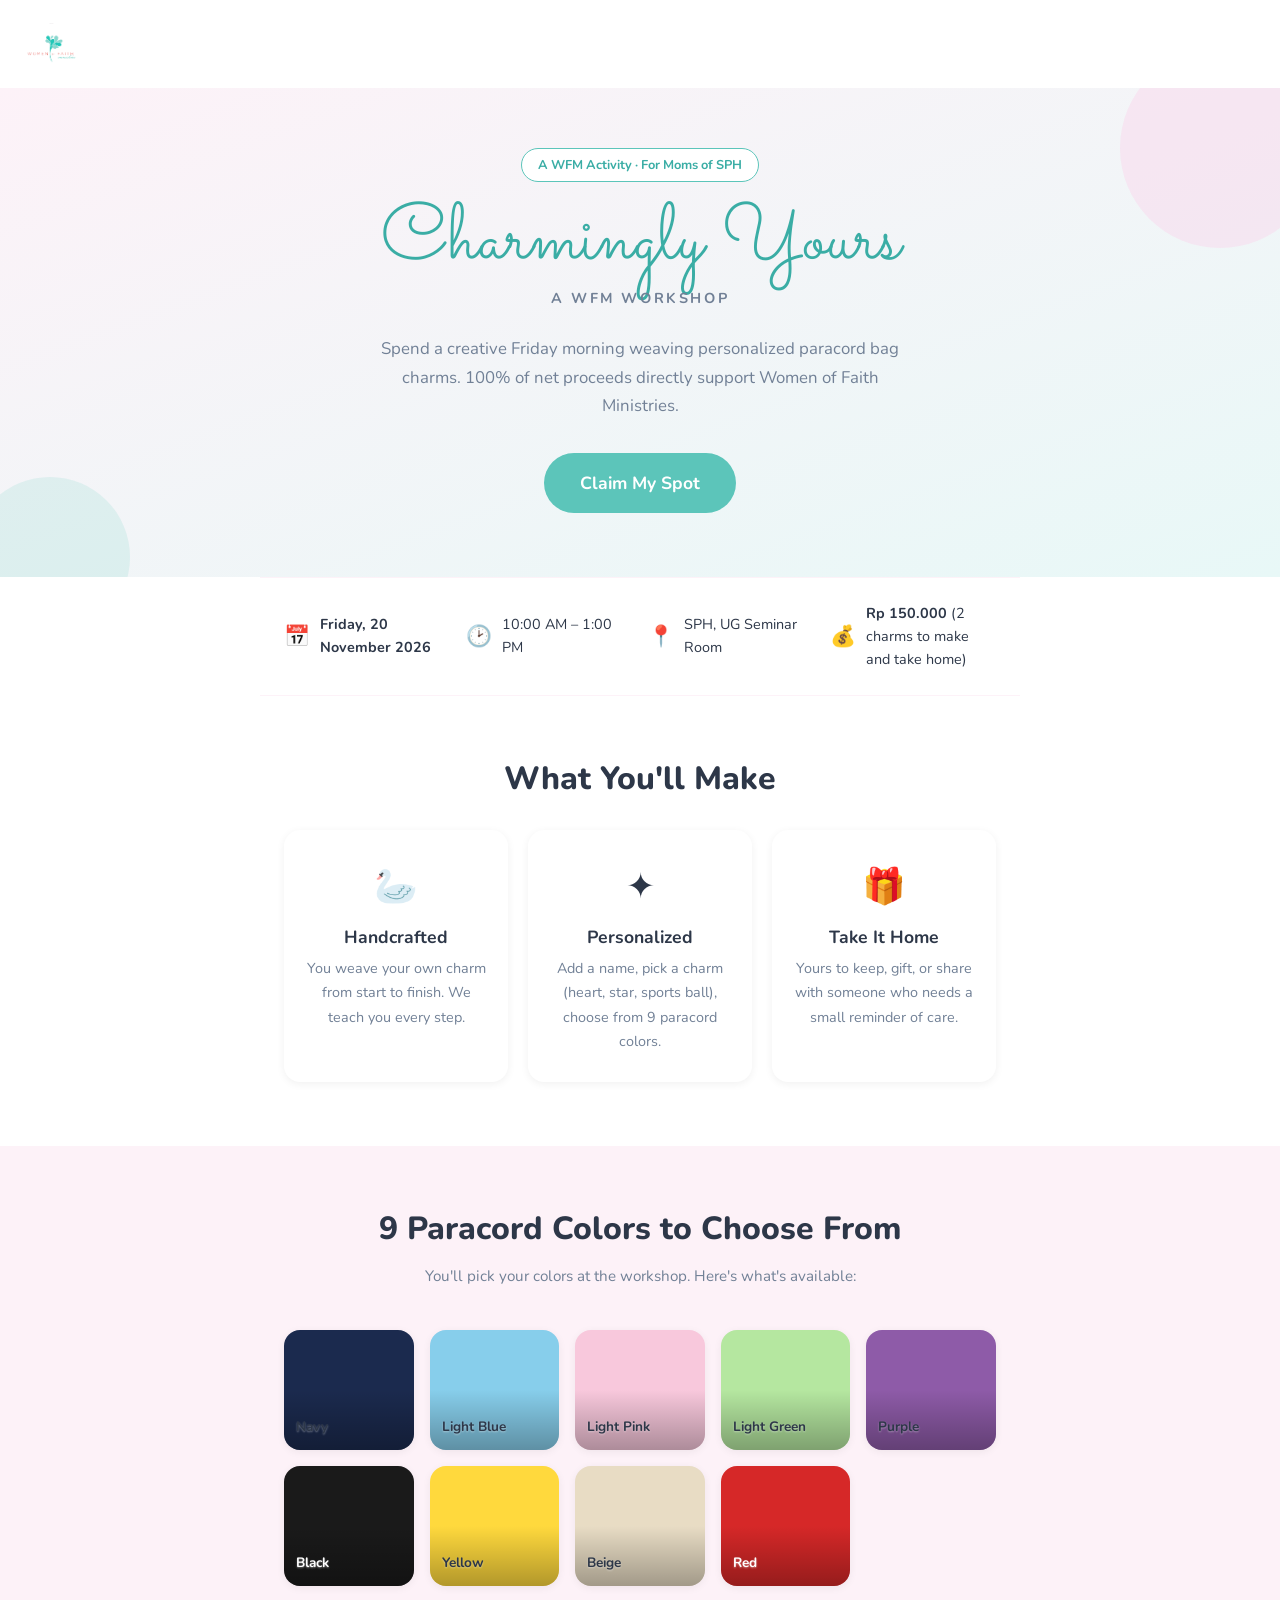
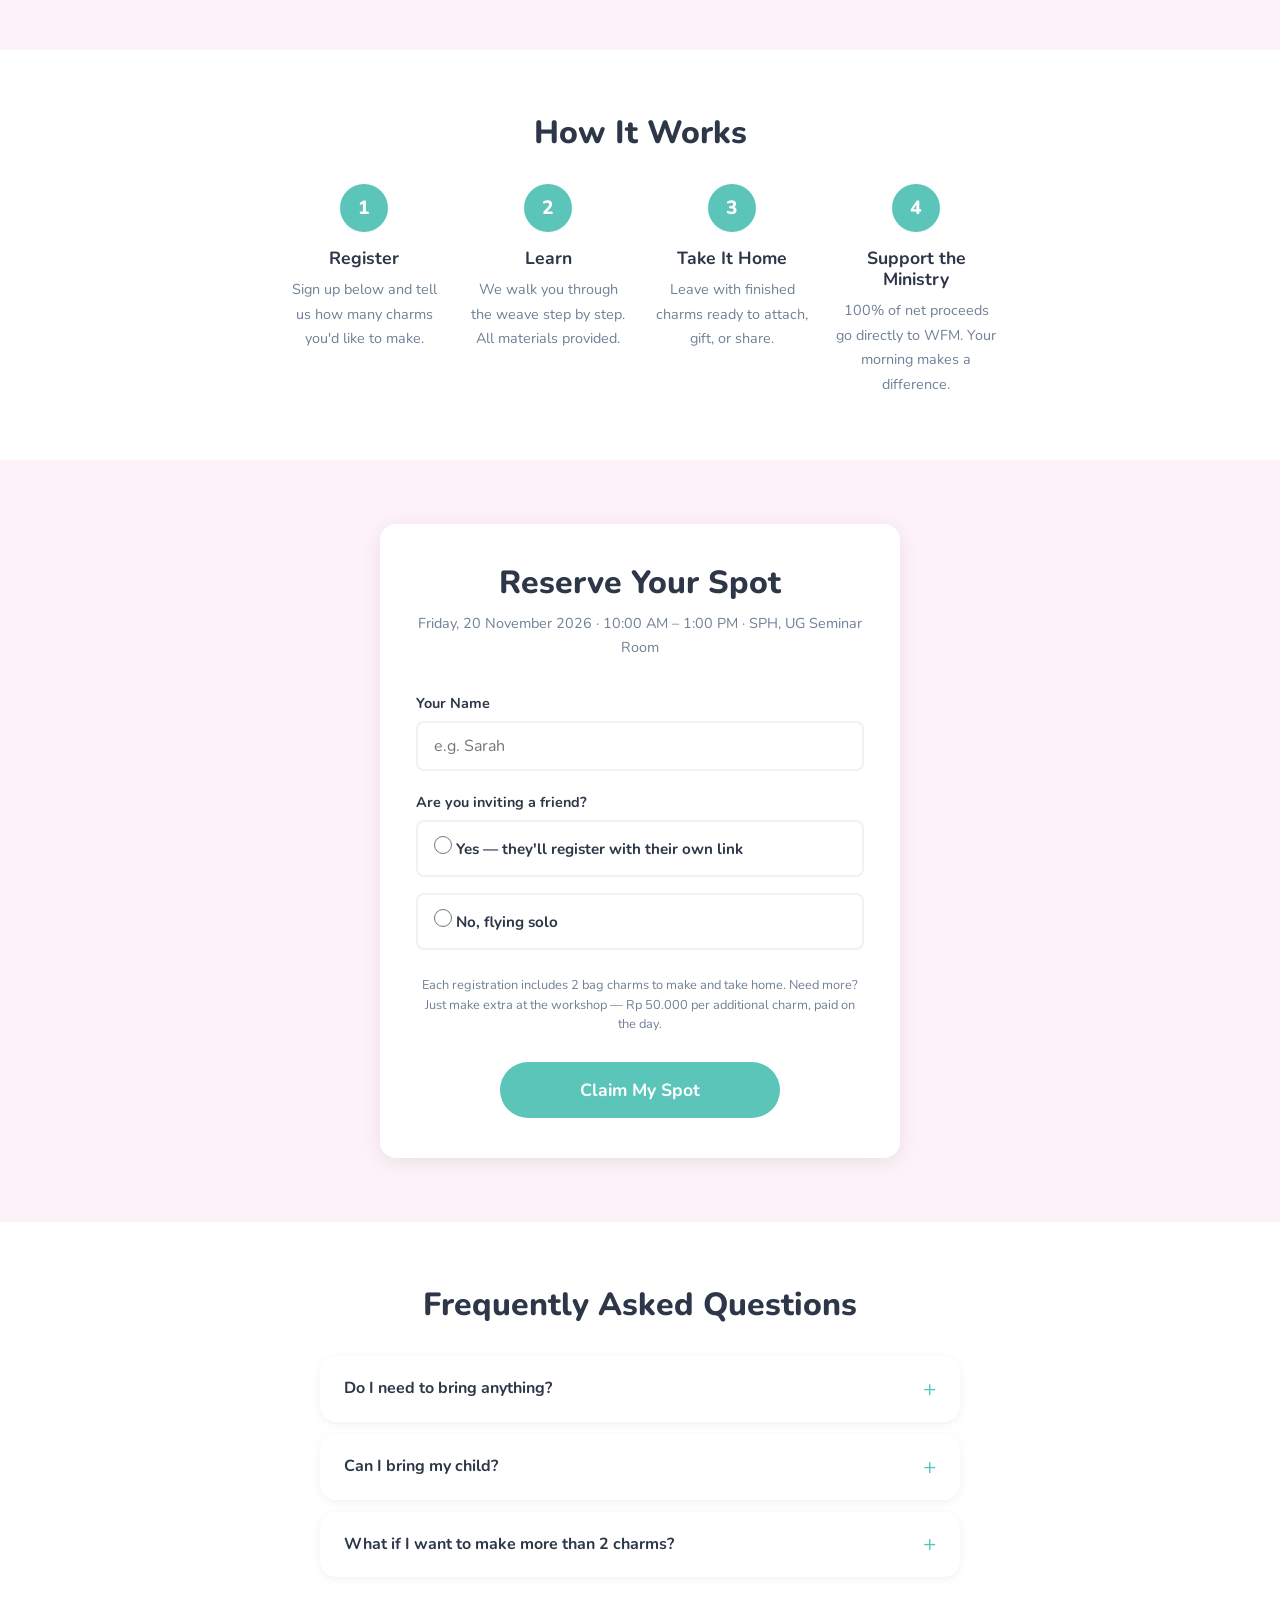
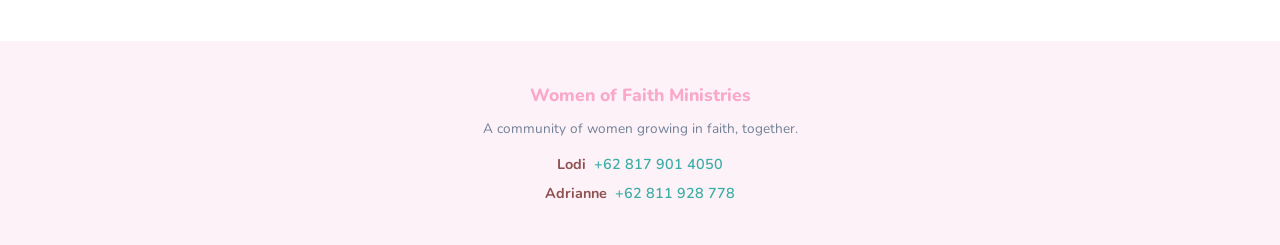
==== index.html @ fc4eb588 "Initial commit: WFM bag charm registration site" ====
<!DOCTYPE html>
<html lang="en">
<head>
  <meta charset="UTF-8">
  <meta name="viewport" content="width=device-width, initial-scale=1.0">
  <title>Charmingly Yours — A WFM Bag Charm Workshop</title>
  <meta name="description" content="Spend a creative Friday morning weaving personalized paracord bag charms at this Women of Faith Ministries workshop. Friday, 20 November 2026, 10:00–13:00 at SPH UG Seminar Room. 100% of net proceeds support WFM.">
  <link rel="stylesheet" href="css/style.css">

  <!-- Open Graph -->
  <meta property="og:title" content="Charmingly Yours: A WFM Bag Charm Workshop">
  <meta property="og:description" content="A hands-on Sunday morning of crafting personalized paracord bag charms. Hosted by Women of Faith Ministries. 100% of net proceeds support WFM.">
  <meta property="og:type" content="website">

  <link rel="icon" href="images/favicon.ico" type="image/x-icon">
</head>
<body>

  <!-- LOGO BAR -->
  <header class="logo-bar">
    <a href="index.html" class="logo-link" aria-label="Women of Faith Ministries — home">
      <img src="images/wfm-logo.png" alt="Women of Faith Ministries logo">
    </a>
  </header>

  <!-- HERO -->
  <section class="hero">
    <div class="hero-badge">A WFM Activity &middot; For Moms of SPH</div>

    <img
      src="images/charm-collection.jpg"
      alt="Colorful paracord bag charms with personalized name beads"
      class="hero-image"
      onerror="this.style.display='none'"
    >

    <h1 class="hero-title-script">Charmingly Yours</h1>
    <p class="hero-subtitle-script">A WFM Workshop</p>
    <p class="hero-sub">
      Spend a creative Friday morning weaving personalized paracord bag charms. 100% of net proceeds directly support Women of Faith Ministries.
    </p>
    <a href="#register" class="btn-primary">Claim My Spot</a>
  </section>

  <!-- EVENT STRIP -->
  <section class="event-strip">
    <div class="event-strip-item">
      <span class="event-strip-icon">&#x1F4C5;</span>
      <span><strong>Friday, 20 November 2026</strong></span>
    </div>
    <div class="event-strip-item">
      <span class="event-strip-icon">&#x1F551;</span>
      <span>10:00 AM &ndash; 1:00 PM</span>
    </div>
    <div class="event-strip-item">
      <span class="event-strip-icon">&#x1F4CD;</span>
      <span>SPH, UG Seminar Room</span>
    </div>
    <div class="event-strip-item">
      <span class="event-strip-icon">&#x1F4B0;</span>
      <span><strong>Rp 150.000</strong> (2 charms to make and take home)</span>
    </div>
  </section>

  <!-- WHAT YOU'LL MAKE -->
  <section class="section" id="about">
    <div class="container">
      <h2>What You'll Make</h2>
      <div class="features-grid">
        <div class="feature-card">
          <span class="feature-icon">&#x1F9A2;</span>
          <h3>Handcrafted</h3>
          <p>You weave your own charm from start to finish. We teach you every step.</p>
        </div>
        <div class="feature-card">
          <span class="feature-icon">&#x2726;</span>
          <h3>Personalized</h3>
          <p>Add a name, pick a charm (heart, star, sports ball), choose from 9 paracord colors.</p>
        </div>
        <div class="feature-card">
          <span class="feature-icon">&#x1F381;</span>
          <h3>Take It Home</h3>
          <p>Yours to keep, gift, or share with someone who needs a small reminder of care.</p>
        </div>
      </div>
    </div>
  </section>

  <!-- COLOR GALLERY -->
  <section class="section section-alt" id="colors">
    <div class="container">
      <h2>9 Paracord Colors to Choose From</h2>
      <p class="section-sub">You'll pick your colors at the workshop. Here's what's available:</p>
      <div class="color-gallery">
        <div class="color-swatch" style="background: #1B2A4E;">
          <span class="color-name">Navy</span>
        </div>
        <div class="color-swatch" style="background: #87CEEB;">
          <span class="color-name">Light Blue</span>
        </div>
        <div class="color-swatch" style="background: #F8C8DC;">
          <span class="color-name">Light Pink</span>
        </div>
        <div class="color-swatch" style="background: #B5E7A0;">
          <span class="color-name">Light Green</span>
        </div>
        <div class="color-swatch" style="background: #8E5BA8;">
          <span class="color-name">Purple</span>
        </div>
        <div class="color-swatch" style="background: #1A1A1A;">
          <span class="color-name" style="color: #fff;">Black</span>
        </div>
        <div class="color-swatch" style="background: #FFD93D;">
          <span class="color-name">Yellow</span>
        </div>
        <div class="color-swatch" style="background: #E8DCC4;">
          <span class="color-name">Beige</span>
        </div>
        <div class="color-swatch" style="background: #D62828;">
          <span class="color-name" style="color: #fff;">Red</span>
        </div>
      </div>
    </div>
  </section>

  <!-- HOW IT WORKS -->
  <section class="section" id="how">
    <div class="container">
      <h2>How It Works</h2>
      <div class="steps steps-4">
        <div class="step">
          <div class="step-number">1</div>
          <h3>Register</h3>
          <p>Sign up below and tell us how many charms you'd like to make.</p>
        </div>
        <div class="step">
          <div class="step-number">2</div>
          <h3>Learn</h3>
          <p>We walk you through the weave step by step. All materials provided.</p>
        </div>
        <div class="step">
          <div class="step-number">3</div>
          <h3>Take It Home</h3>
          <p>Leave with finished charms ready to attach, gift, or share.</p>
        </div>
        <div class="step">
          <div class="step-number">4</div>
          <h3>Support the Ministry</h3>
          <p>100% of net proceeds go directly to WFM. Your morning makes a difference.</p>
        </div>
      </div>
    </div>
  </section>

  <!-- REGISTRATION FORM -->
  <section class="section section-alt" id="register">
    <div class="container">
      <form class="form-section" id="registration-form" novalidate>

        <h2>Reserve Your Spot</h2>
        <p class="form-sub">Friday, 20 November 2026 &middot; 10:00 AM &ndash; 1:00 PM &middot; SPH, UG Seminar Room</p>

    <!-- Name -->
        <div class="form-group">
          <label for="name">Your Name</label>
          <input
            type="text"
            id="name"
            name="name"
            placeholder="e.g. Sarah"
            required
            autocomplete="name"
          >
          <span class="error-msg" role="alert"></span>
        </div>

        <!-- Inviting a friend -->
        <div class="form-group">
          <label>Are you inviting a friend?</label>
          <div class="radio-group">
            <label class="radio-option">
              <input type="radio" name="inviting_friend" value="Yes — they'll register with their own link" required>
              <span>Yes — they'll register with their own link</span>
            </label>
            <label class="radio-option">
              <input type="radio" name="inviting_friend" value="No, flying solo" required>
              <span>No, flying solo</span>
            </label>
          </div>
          <span class="error-msg" role="alert"></span>
        </div>

        <p class="form-fineprint">
          Each registration includes 2 bag charms to make and take home. Need more? Just make extra at the workshop — Rp 50.000 per additional charm, paid on the day.
        </p>

        <!-- Submit -->
        <div class="form-submit-wrap">
          <button type="submit" class="btn-primary">Claim My Spot</button>
        </div>

      </form>
    </div>
  </section>

  <!-- FAQ -->
  <section class="section" id="faq">
    <div class="container">
      <h2>Frequently Asked Questions</h2>
      <div class="faq-list">
        <details class="faq-item">
          <summary>Do I need to bring anything?</summary>
          <p>Just yourself. All materials are provided — paracord, beads, charms, and tools.</p>
        </details>
        <details class="faq-item">
          <summary>Can I bring my child?</summary>
          <p>This is a moms-only workshop. Your children will be in class as usual, so you can enjoy the morning.</p>
        </details>
        <details class="faq-item">
          <summary>What if I want to make more than 2 charms?</summary>
          <p>You're welcome to make extras at the workshop for Rp 50.000 per additional charm, paid on the day.</p>
        </details>
      </div>
    </div>
  </section>

  <!-- FOOTER -->
  <footer class="footer">
    <div class="footer-logo">Women of Faith Ministries</div>
    <p class="footer-tagline">A community of women growing in faith, together.</p>
    <div class="footer-contacts">
      <p class="footer-contact-row">
        <span class="footer-contact-name">Lodi</span>
        <a href="https://wa.me/628179014050" class="footer-contact-link">+62 817 901 4050</a>
      </p>
      <p class="footer-contact-row">
        <span class="footer-contact-name">Adrianne</span>
        <a href="https://wa.me/62811928778" class="footer-contact-link">+62 811 928 778</a>
      </p>
    </div>
  </footer>

  <script src="js/main.js"></script>
</body>
</html>
---- css/style.css ----
/* =========================================
   WFM Bag Charm Workshop — Stylesheet
   ========================================= */

/* --- Google Fonts Import --- */
@import url('https://fonts.googleapis.com/css2?family=Nunito:wght@400;600;700;800&family=Sacramento&display=swap');

/* --- CSS Variables --- */
:root {
  --pink:       #F9A8C9;
  --pink-light: #FDF2F8;
  --pink-mid:   #FBCFE8;
  --teal:       #5CC5BA;
  --teal-dark:  #3AADA5;
  --teal-light: #E8F8F7;
  --white:      #FFFFFF;
  --dark:       #2D3748;
  --gray:       #718096;
  --gray-light: #EDF2F7;
  --green:      #48BB78;
  --shadow:     0 4px 20px rgba(0, 0, 0, 0.08);
  --shadow-sm:  0 2px 8px rgba(0, 0, 0, 0.06);
  --radius:     16px;
  --radius-sm:  8px;
}

/* --- Reset & Base --- */
*, *::before, *::after {
  box-sizing: border-box;
  margin: 0;
  padding: 0;
}

html {
  scroll-behavior: smooth;
}

body {
  font-family: 'Nunito', sans-serif;
  color: var(--dark);
  background: var(--white);
  line-height: 1.6;
  -webkit-font-smoothing: antialiased;
}

img {
  max-width: 100%;
  display: block;
}

a {
  color: var(--teal-dark);
  text-decoration: none;
}

a:hover {
  text-decoration: underline;
}

/* --- Typography --- */
h1, h2, h3, h4 {
  line-height: 1.2;
  font-weight: 800;
}

h1 { font-size: clamp(2rem, 6vw, 3.2rem); }
h2 { font-size: clamp(1.5rem, 4vw, 2rem); }
h3 { font-size: 1.1rem; font-weight: 700; }

p {
  color: var(--gray);
  font-size: 1rem;
  line-height: 1.7;
}

/* --- Container --- */
.container {
  max-width: 760px;
  margin: 0 auto;
  padding: 0 24px;
}

/* --- WFM Logo Bar --- */
.logo-bar {
  padding: 16px 24px;
  display: flex;
  align-items: center;
  gap: 12px;
}

.logo-link {
  display: inline-block;
  line-height: 0;
  border-radius: 8px;
  transition: opacity 0.2s;
}

.logo-link:hover {
  opacity: 0.8;
  text-decoration: none;
}

.logo-bar img {
  height: 56px;
  width: auto;
  display: block;
}

.logo-bar-text {
  font-size: 0.85rem;
  font-weight: 700;
  color: var(--pink);
  letter-spacing: 0.05em;
  text-transform: uppercase;
  margin-left: 10px;
}

/* --- Hero --- */
.hero {
  background: linear-gradient(160deg, var(--pink-light) 0%, var(--teal-light) 100%);
  padding: 60px 24px 64px;
  text-align: center;
  position: relative;
  overflow: hidden;
}

.hero::before {
  content: '';
  position: absolute;
  top: -40px;
  right: -40px;
  width: 200px;
  height: 200px;
  background: var(--pink-mid);
  border-radius: 50%;
  opacity: 0.4;
}

.hero::after {
  content: '';
  position: absolute;
  bottom: -60px;
  left: -30px;
  width: 160px;
  height: 160px;
  background: var(--teal);
  border-radius: 50%;
  opacity: 0.15;
}

.hero-badge {
  display: inline-block;
  background: var(--white);
  color: var(--teal-dark);
  font-size: 0.8rem;
  font-weight: 700;
  padding: 6px 16px;
  border-radius: 100px;
  margin-bottom: 20px;
  border: 1.5px solid var(--teal);
  position: relative;
  z-index: 1;
}

.hero h1 {
  color: var(--dark);
  margin-bottom: 16px;
  position: relative;
  z-index: 1;
}

.hero h1.hero-title-script {
  font-family: 'Sacramento', cursive;
  font-weight: 400;
  font-size: clamp(3.2rem, 9vw, 5rem);
  line-height: 1;
  margin-bottom: 4px;
  color: var(--teal-dark);
}

.hero-subtitle-script {
  font-family: 'Nunito', sans-serif;
  font-size: 0.9rem;
  color: var(--gray);
  font-weight: 700;
  letter-spacing: 0.18em;
  text-transform: uppercase;
  margin-top: 0;
  margin-bottom: 24px;
  position: relative;
  z-index: 1;
}

.hero-sub {
  font-size: 1.05rem;
  color: var(--gray);
  max-width: 520px;
  margin: 0 auto 32px;
  position: relative;
  z-index: 1;
}

.hero-image {
  max-width: 320px;
  margin: 0 auto 32px;
  border-radius: var(--radius);
  box-shadow: var(--shadow);
  position: relative;
  z-index: 1;
}

/* --- Event Strip --- */
.event-strip {
  background: var(--white);
  border-top: 1.5px solid var(--pink-light);
  border-bottom: 1.5px solid var(--pink-light);
  padding: 24px;
  display: grid;
  grid-template-columns: repeat(4, 1fr);
  gap: 16px;
  max-width: 760px;
  margin: 0 auto;
}

@media (max-width: 720px) {
  .event-strip {
    grid-template-columns: repeat(2, 1fr);
    gap: 20px;
  }
}

.event-strip-item {
  display: flex;
  align-items: center;
  gap: 10px;
  font-size: 0.9rem;
  color: var(--dark);
}

.event-strip-icon {
  font-size: 1.3rem;
  flex-shrink: 0;
}

/* --- Buttons --- */
.btn-primary {
  display: inline-block;
  background: var(--teal);
  color: var(--white);
  font-family: 'Nunito', sans-serif;
  font-size: 1.1rem;
  font-weight: 700;
  padding: 16px 36px;
  border-radius: 100px;
  border: none;
  cursor: pointer;
  transition: background 0.2s, transform 0.1s;
  text-decoration: none;
  position: relative;
  z-index: 1;
}

.btn-primary:hover {
  background: var(--teal-dark);
  text-decoration: none;
  color: var(--white);
}

.btn-primary:active {
  transform: scale(0.98);
}

.btn-secondary {
  display: inline-block;
  background: var(--white);
  color: var(--teal-dark);
  font-family: 'Nunito', sans-serif;
  font-size: 1rem;
  font-weight: 700;
  padding: 12px 28px;
  border-radius: 100px;
  border: 2px solid var(--teal);
  cursor: pointer;
  transition: all 0.2s;
  text-decoration: none;
}

.btn-secondary:hover {
  background: var(--teal-light);
  text-decoration: none;
  color: var(--teal-dark);
}

.btn-copy {
  background: var(--pink);
  color: var(--white);
  font-family: 'Nunito', sans-serif;
  font-size: 0.85rem;
  font-weight: 700;
  padding: 8px 16px;
  border-radius: var(--radius-sm);
  border: none;
  cursor: pointer;
  transition: background 0.2s;
  white-space: nowrap;
}

.btn-copy:hover {
  background: #f080b5;
}

.btn-copy.copied {
  background: var(--green);
}

/* --- Section --- */
.section {
  padding: 64px 24px;
}

.section-alt {
  background: var(--pink-light);
}

.section h2 {
  text-align: center;
  color: var(--dark);
  margin-bottom: 16px;
}

.section-sub {
  text-align: center;
  font-size: 0.95rem;
  color: var(--gray);
  margin-bottom: 40px;
  max-width: 520px;
  margin-left: auto;
  margin-right: auto;
}

/* --- What You'll Make — 3 column grid --- */
.features-grid {
  display: grid;
  grid-template-columns: repeat(3, 1fr);
  gap: 20px;
  margin-top: 32px;
}

@media (max-width: 600px) {
  .features-grid {
    grid-template-columns: 1fr;
  }
}

.feature-card {
  background: var(--white);
  border-radius: var(--radius);
  padding: 28px 20px;
  text-align: center;
  box-shadow: var(--shadow-sm);
}

.feature-icon {
  font-size: 2.2rem;
  margin-bottom: 12px;
  display: block;
}

.feature-card h3 {
  color: var(--dark);
  margin-bottom: 8px;
}

.feature-card p {
  font-size: 0.9rem;
  color: var(--gray);
}

/* --- Color Gallery --- */
.color-gallery {
  display: grid;
  grid-template-columns: repeat(auto-fit, minmax(120px, 1fr));
  gap: 16px;
  margin-top: 16px;
}

.color-swatch {
  border-radius: var(--radius);
  height: 120px;
  display: flex;
  align-items: flex-end;
  padding: 12px;
  box-shadow: var(--shadow-sm);
  position: relative;
  overflow: hidden;
}

.color-swatch::before {
  content: '';
  position: absolute;
  top: 0;
  left: 0;
  right: 0;
  bottom: 0;
  background: linear-gradient(to bottom, transparent 50%, rgba(0,0,0,0.3) 100%);
}

.color-name {
  position: relative;
  z-index: 1;
  font-size: 0.85rem;
  font-weight: 700;
  color: var(--dark);
  text-shadow: 0 1px 2px rgba(255,255,255,0.4);
}

/* --- How It Works --- */
.steps {
  display: grid;
  grid-template-columns: repeat(3, 1fr);
  gap: 24px;
  position: relative;
  margin-top: 32px;
}

.steps-4 {
  grid-template-columns: repeat(4, 1fr);
}

@media (max-width: 720px) {
  .steps { grid-template-columns: repeat(2, 1fr); }
  .steps-4 { grid-template-columns: repeat(2, 1fr); }
}

@media (max-width: 480px) {
  .steps, .steps-4 { grid-template-columns: 1fr; }
}

.step {
  text-align: center;
  position: relative;
}

.step-number {
  width: 48px;
  height: 48px;
  background: var(--teal);
  color: var(--white);
  font-weight: 800;
  font-size: 1.2rem;
  border-radius: 50%;
  display: flex;
  align-items: center;
  justify-content: center;
  margin: 0 auto 16px;
}

.step h3 {
  color: var(--dark);
  margin-bottom: 8px;
}

.step p {
  font-size: 0.9rem;
  color: var(--gray);
}

/* --- Form --- */
.form-section {
  background: var(--white);
  border-radius: var(--radius);
  box-shadow: var(--shadow);
  padding: 40px 36px;
  max-width: 520px;
  margin: 0 auto;
}

@media (max-width: 600px) {
  .form-section {
    padding: 28px 20px;
  }
}

.form-section h2 {
  text-align: center;
  margin-bottom: 8px;
}

.form-sub {
  text-align: center;
  font-size: 0.9rem;
  color: var(--gray);
  margin-bottom: 32px;
}

.form-group {
  margin-bottom: 20px;
}

.form-group label {
  display: block;
  font-size: 0.9rem;
  font-weight: 700;
  color: var(--dark);
  margin-bottom: 6px;
}

.form-group label .optional {
  font-weight: 400;
  color: var(--gray);
  font-size: 0.85rem;
}

.form-group input[type="text"],
.form-group input[type="email"],
.form-group input[type="tel"],
.form-group select,
.form-group textarea {
  width: 100%;
  padding: 12px 16px;
  border: 2px solid var(--gray-light);
  border-radius: var(--radius-sm);
  font-family: 'Nunito', sans-serif;
  font-size: 1rem;
  color: var(--dark);
  background: var(--white);
  transition: border-color 0.2s;
  appearance: none;
  -webkit-appearance: none;
}

.form-group input:focus,
.form-group select:focus,
.form-group textarea:focus {
  outline: none;
  border-color: var(--teal);
}

.form-group select {
  background-image: url("data:image/svg+xml,%3Csvg xmlns='http://www.w3.org/2000/svg' width='16' height='16' viewBox='0 0 24 24' fill='none' stroke='%23718096' stroke-width='2' stroke-linecap='round' stroke-linejoin='round'%3E%3Cpolyline points='6 9 12 15 18 9'%3E%3C/polyline%3E%3C/svg%3E");
  background-repeat: no-repeat;
  background-position: right 14px center;
  padding-right: 40px;
  cursor: pointer;
}

/* Radio group */
.radio-group {
  display: flex;
  flex-direction: column;
  gap: 10px;
}

.radio-option {
  display: flex;
  align-items: center;
  gap: 10px;
  padding: 14px 16px;
  border: 2px solid var(--gray-light);
  border-radius: var(--radius-sm);
  cursor: pointer;
  transition: border-color 0.2s, background 0.2s;
}

.radio-option:hover {
  border-color: var(--teal);
  background: var(--teal-light);
}

.radio-option input[type="radio"] {
  accent-color: var(--teal);
  width: 18px;
  height: 18px;
  flex-shrink: 0;
}

.radio-option span {
  font-size: 0.95rem;
  color: var(--dark);
}

.form-submit-wrap {
  margin-top: 28px;
  text-align: center;
}

.form-submit-wrap .btn-primary {
  width: 100%;
  max-width: 280px;
}

.form-fineprint {
  font-size: 0.8rem;
  color: var(--gray);
  text-align: center;
  margin-top: 16px;
  line-height: 1.5;
}

/* --- FAQ --- */
.faq-list {
  max-width: 640px;
  margin: 32px auto 0;
  display: flex;
  flex-direction: column;
  gap: 12px;
}

.faq-item {
  background: var(--white);
  border-radius: var(--radius);
  padding: 0;
  box-shadow: var(--shadow-sm);
  overflow: hidden;
}

.faq-item summary {
  padding: 20px 24px;
  font-weight: 700;
  font-size: 1rem;
  color: var(--dark);
  cursor: pointer;
  list-style: none;
  position: relative;
  transition: background 0.2s;
}

.faq-item summary::-webkit-details-marker {
  display: none;
}

.faq-item summary::after {
  content: '+';
  position: absolute;
  right: 24px;
  top: 50%;
  transform: translateY(-50%);
  font-size: 1.4rem;
  font-weight: 400;
  color: var(--teal);
  transition: transform 0.2s;
}

.faq-item[open] summary::after {
  content: '−';
  transform: translateY(-50%) rotate(180deg);
}

.faq-item summary:hover {
  background: var(--pink-light);
}

.faq-item p {
  padding: 0 24px 20px;
  font-size: 0.95rem;
  color: var(--gray);
  margin: 0;
}

/* --- Success Screen --- */
.success-screen {
  text-align: center;
  padding: 64px 24px;
  max-width: 560px;
  margin: 0 auto;
}

.success-icon {
  width: 80px;
  height: 80px;
  background: #C6F6D5;
  border-radius: 50%;
  display: flex;
  align-items: center;
  justify-content: center;
  margin: 0 auto 24px;
  font-size: 2.5rem;
}

.success-screen h1 {
  color: var(--dark);
  margin-bottom: 12px;
}

.success-screen .success-sub {
  font-size: 1rem;
  color: var(--gray);
  margin-bottom: 32px;
}

/* Event recap card */
.event-card {
  background: var(--pink-light);
  border-radius: var(--radius);
  padding: 24px;
  margin-bottom: 32px;
  text-align: left;
  border: 1.5px solid var(--pink-mid);
}

.event-card-row {
  display: flex;
  align-items: flex-start;
  gap: 12px;
  margin-bottom: 12px;
  font-size: 0.95rem;
  color: var(--dark);
}

.event-card-row:last-child {
  margin-bottom: 0;
}

.event-card-row .emoji {
  flex-shrink: 0;
  font-size: 1.1rem;
}

.event-card-row strong {
  font-weight: 700;
}

.calendar-btn {
  display: inline-flex;
  align-items: center;
  gap: 8px;
  margin-bottom: 0;
}

/* --- Payment Section --- */
.payment-section {
  background: var(--teal-light);
  border: 2px solid var(--teal);
  border-radius: var(--radius);
  padding: 28px 24px;
  margin: 32px 0;
  text-align: left;
}

.payment-section h3 {
  text-align: center;
  color: var(--dark);
  font-size: 1.15rem;
  margin-bottom: 8px;
}

.payment-intro {
  text-align: center;
  font-size: 0.85rem;
  color: var(--gray);
  margin-bottom: 20px;
}

.payment-total {
  background: var(--white);
  border-radius: var(--radius-sm);
  padding: 16px 20px;
  display: flex;
  justify-content: space-between;
  align-items: center;
  margin-bottom: 20px;
  box-shadow: var(--shadow-sm);
}

.payment-total-label {
  font-size: 0.95rem;
  font-weight: 700;
  color: var(--dark);
}

.payment-total-amount {
  font-size: 1.4rem;
  font-weight: 800;
  color: var(--teal-dark);
}

.bank-card {
  background: var(--white);
  border-radius: var(--radius-sm);
  padding: 20px;
  box-shadow: var(--shadow-sm);
}

.bank-row {
  display: flex;
  justify-content: space-between;
  align-items: center;
  padding: 10px 0;
  border-bottom: 1px solid var(--gray-light);
  gap: 12px;
}

.bank-row:last-child {
  border-bottom: none;
  padding-bottom: 0;
}

.bank-row:first-child {
  padding-top: 0;
}

.bank-label {
  font-size: 0.85rem;
  color: var(--gray);
  font-weight: 600;
}

.bank-value {
  font-size: 0.95rem;
  color: var(--dark);
  font-weight: 700;
  text-align: right;
}

.bank-account {
  font-family: 'Courier New', monospace;
  font-size: 1rem;
  letter-spacing: 0.02em;
}

.bank-account-row {
  display: flex;
  align-items: center;
  gap: 10px;
}

.payment-note {
  text-align: center;
  font-size: 0.85rem;
  color: var(--teal-dark);
  font-weight: 600;
  margin-top: 16px;
}

/* Share section */
.share-section {
  border-top: 1.5px solid var(--gray-light);
  padding-top: 28px;
}

.share-section h3 {
  color: var(--dark);
  font-size: 1.1rem;
  margin-bottom: 8px;
}

.share-section p {
  font-size: 0.9rem;
  color: var(--gray);
  margin-bottom: 16px;
}

.share-url-row {
  display: flex;
  gap: 8px;
  align-items: center;
  margin-bottom: 20px;
}

.share-url-row input {
  flex: 1;
  padding: 10px 14px;
  border: 2px solid var(--gray-light);
  border-radius: var(--radius-sm);
  font-family: 'Nunito', sans-serif;
  font-size: 0.85rem;
  color: var(--gray);
  background: var(--gray-light);
  overflow: hidden;
  text-overflow: ellipsis;
  white-space: nowrap;
}

/* --- Footer --- */
.footer {
  background: var(--pink-light);
  padding: 40px 24px;
  text-align: center;
}

.footer-logo {
  font-size: 1.1rem;
  font-weight: 800;
  color: var(--pink);
  margin-bottom: 8px;
}

.footer-tagline {
  font-size: 0.85rem;
  color: var(--gray);
  margin-bottom: 4px;
}

.footer-contact {
  font-size: 0.85rem;
  color: var(--teal-dark);
}

.footer-contacts {
  margin-top: 12px;
  display: flex;
  flex-direction: column;
  align-items: center;
  gap: 4px;
}

.footer-contact-row {
  display: flex;
  align-items: center;
  gap: 8px;
  font-size: 0.9rem;
}

.footer-contact-name {
  font-weight: 700;
  color: #8F514F;
}

.footer-contact-link {
  color: var(--teal-dark);
  text-decoration: none;
  font-weight: 600;
}

.footer-contact-link:hover {
  text-decoration: underline;
}

/* --- Utilities --- */
.hidden {
  display: none !important;
}

.error-msg {
  color: #E53E3E;
  font-size: 0.8rem;
  margin-top: 4px;
  display: none;
}

.form-group.error input,
.form-group.error select {
  border-color: #E53E3E;
}

.form-group.error .error-msg {
  display: block;
}

/* Loading state on button */
.btn-primary.loading {
  opacity: 0.8;
  pointer-events: none;
}

/* Divider */
.divider {
  border: none;
  border-top: 1.5px solid var(--gray-light);
  margin: 28px 0;
}

/* CTA anchor offset for fixed header */
#register {
  scroll-margin-top: 24px;
}

/* Invite banner */
.invite-banner {
  background: var(--teal-light);
  border: 1.5px solid var(--teal);
  border-radius: var(--radius-sm);
  padding: 12px 20px;
  text-align: center;
  font-size: 0.9rem;
  color: var(--teal-dark);
  font-weight: 600;
  margin-bottom: 20px;
  position: relative;
  z-index: 1;
}
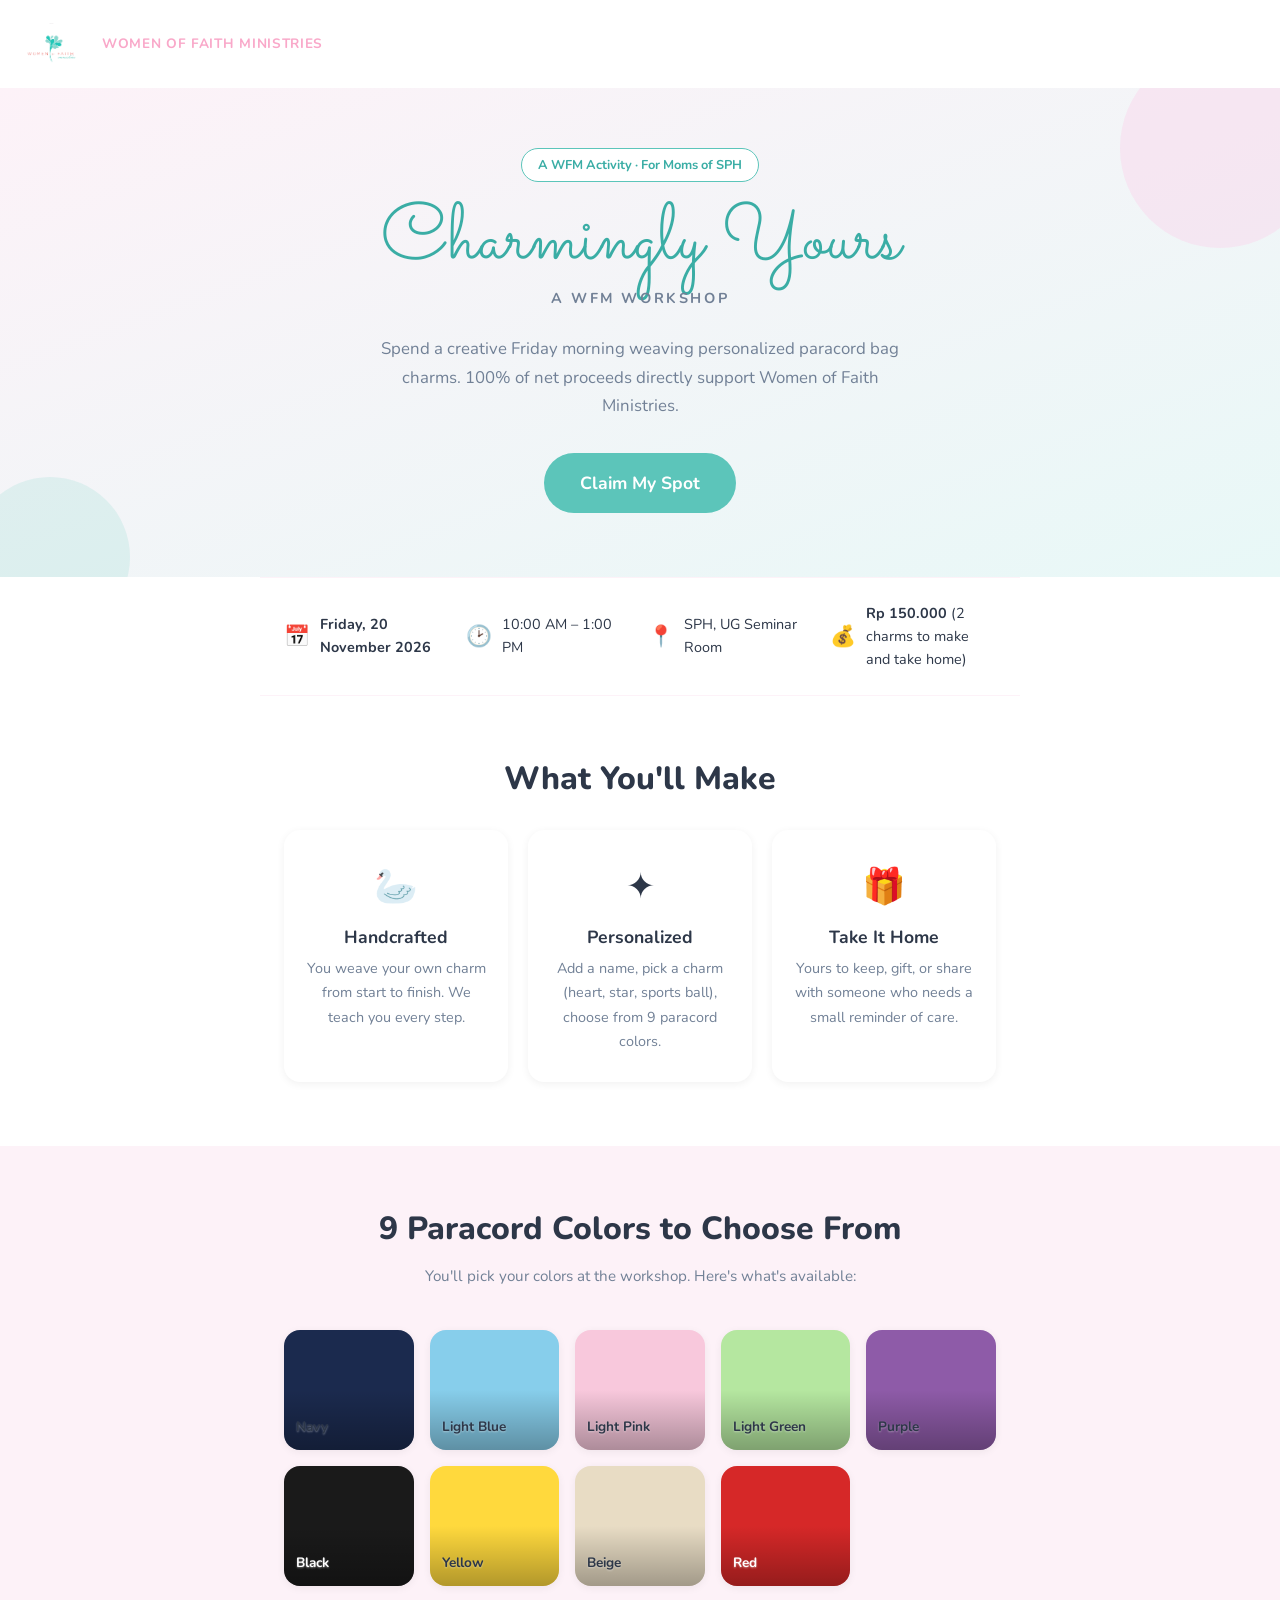
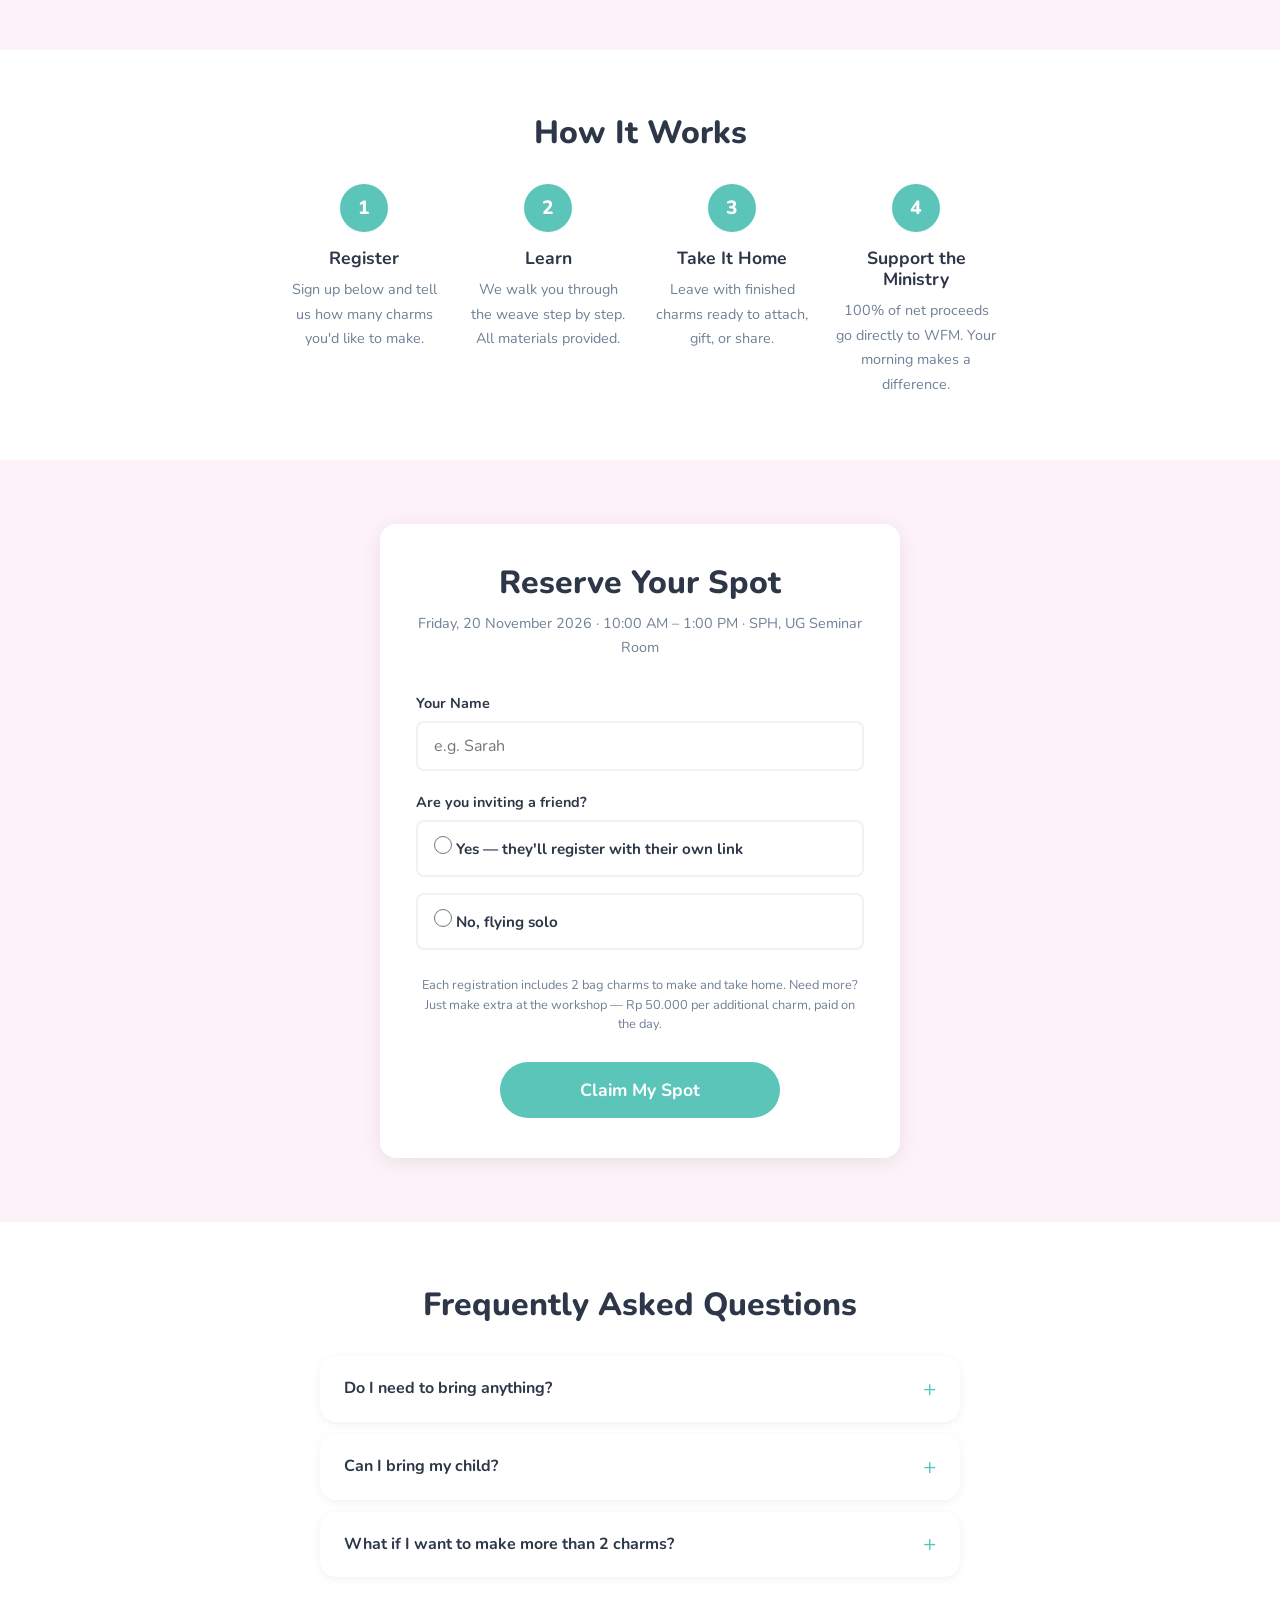
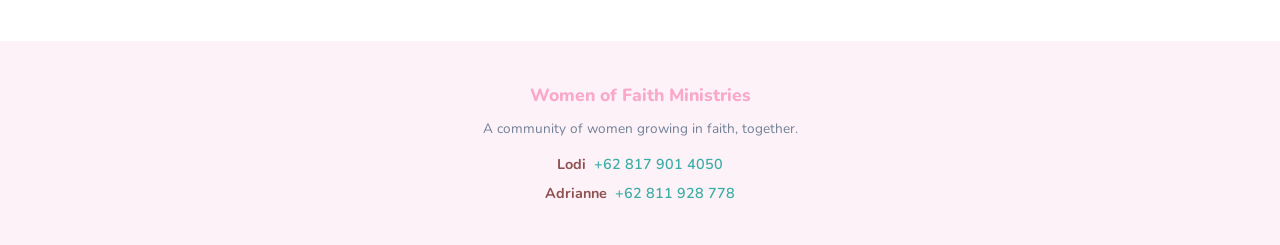
==== commit a9064ead: "Add WFM name beside header logo; split venue line Co-Authored-By: Claude Opus 5.5 <noreply@anthropic" ====
--- a/index.html
+++ b/index.html
@@ -20,6 +20,7 @@
   <header class="logo-bar">
     <a href="index.html" class="logo-link" aria-label="Women of Faith Ministries — home">
       <img src="images/wfm-logo.png" alt="Women of Faith Ministries logo">
+      <span class="logo-bar-text">Women of Faith Ministries</span>
     </a>
   </header>
 
--- a/css/style.css
+++ b/css/style.css
@@ -89,7 +89,9 @@
 }
 
 .logo-link {
-  display: inline-block;
+  display: inline-flex;
+  align-items: center;
+  gap: 12px;
   line-height: 0;
   border-radius: 8px;
   transition: opacity 0.2s;
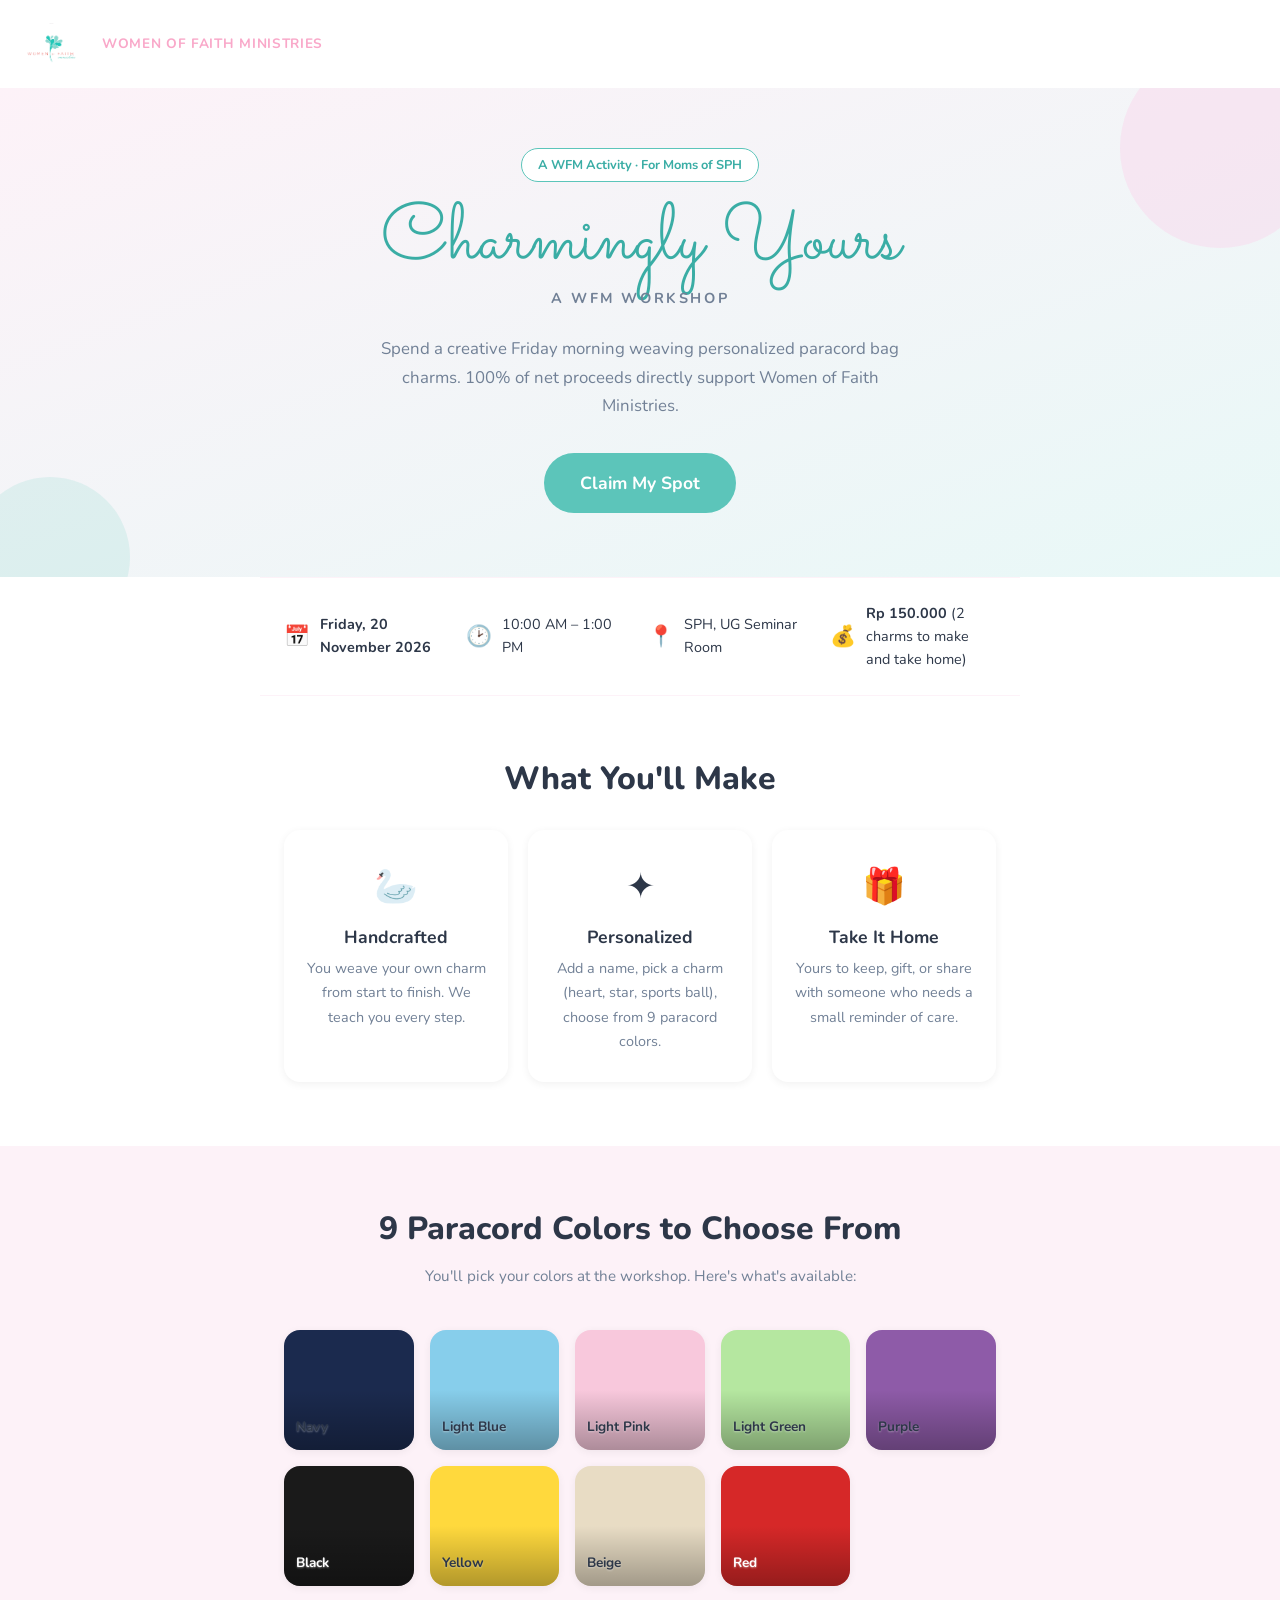
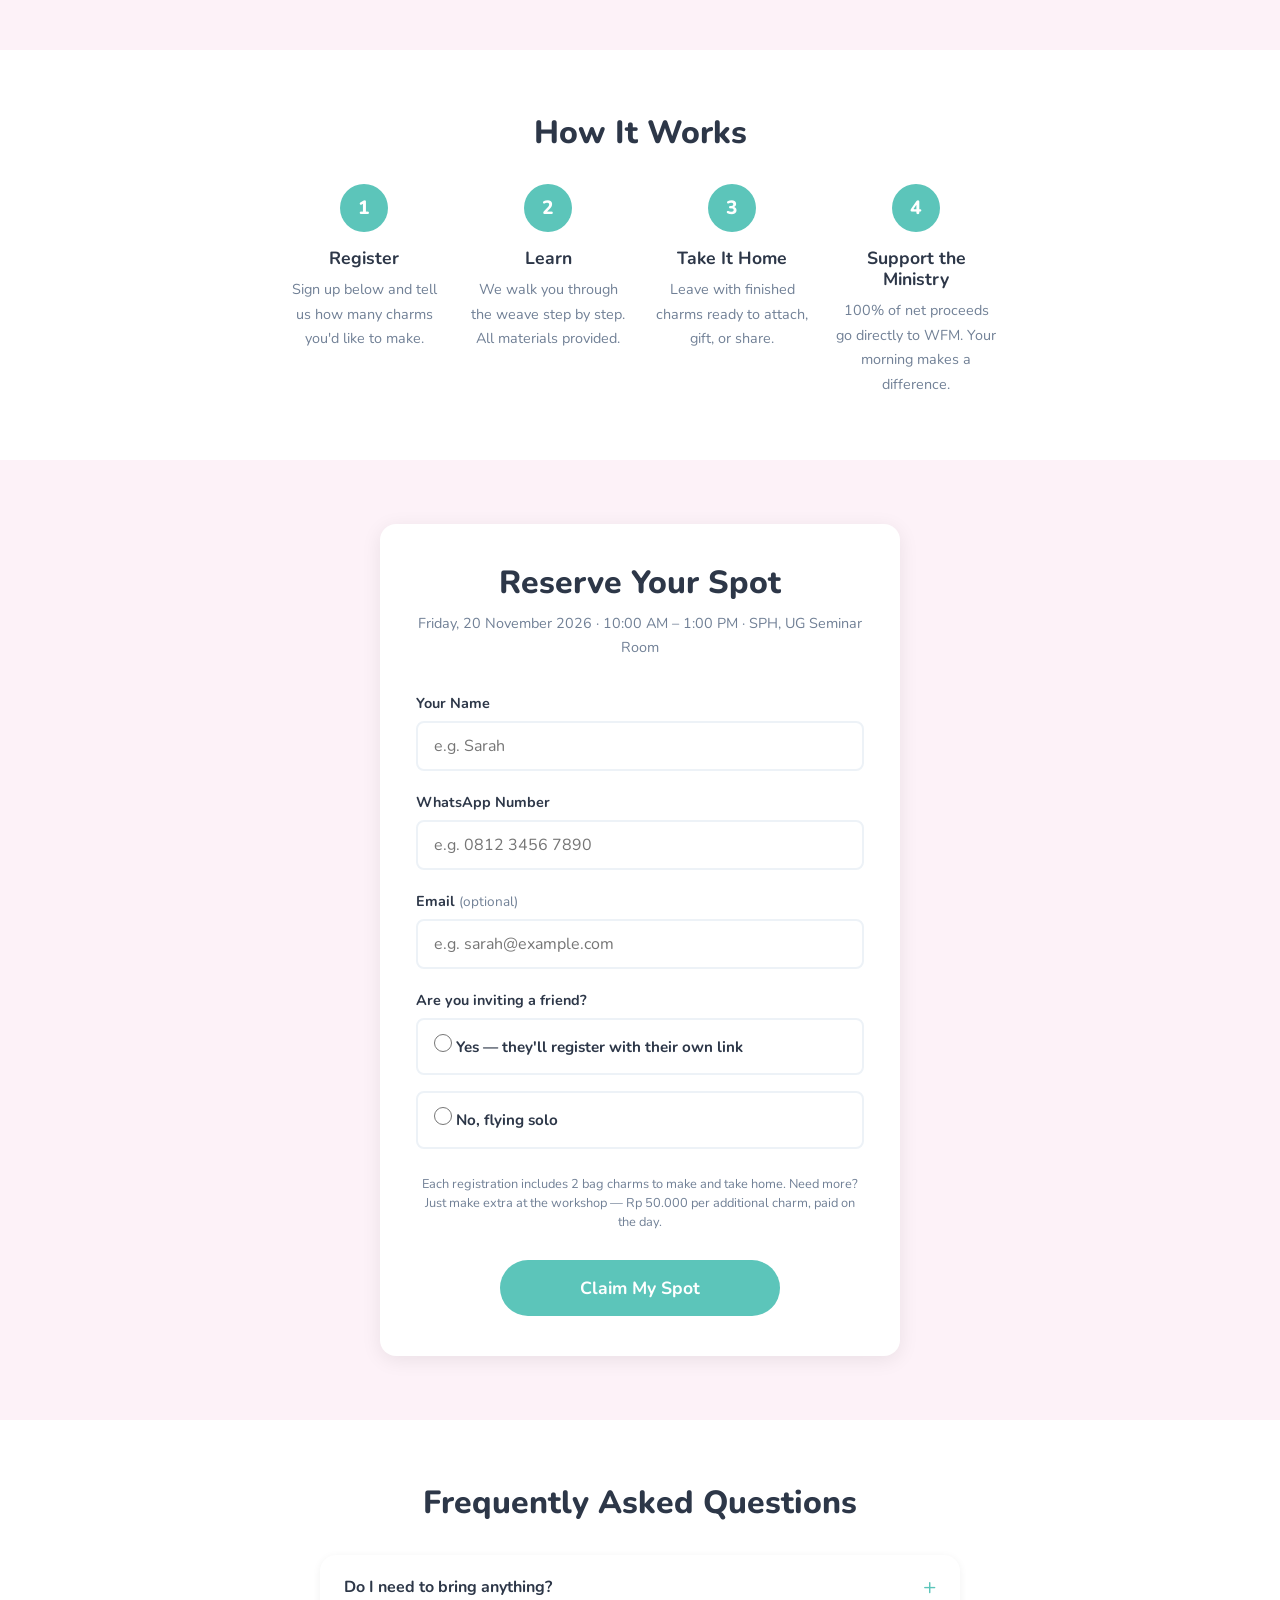
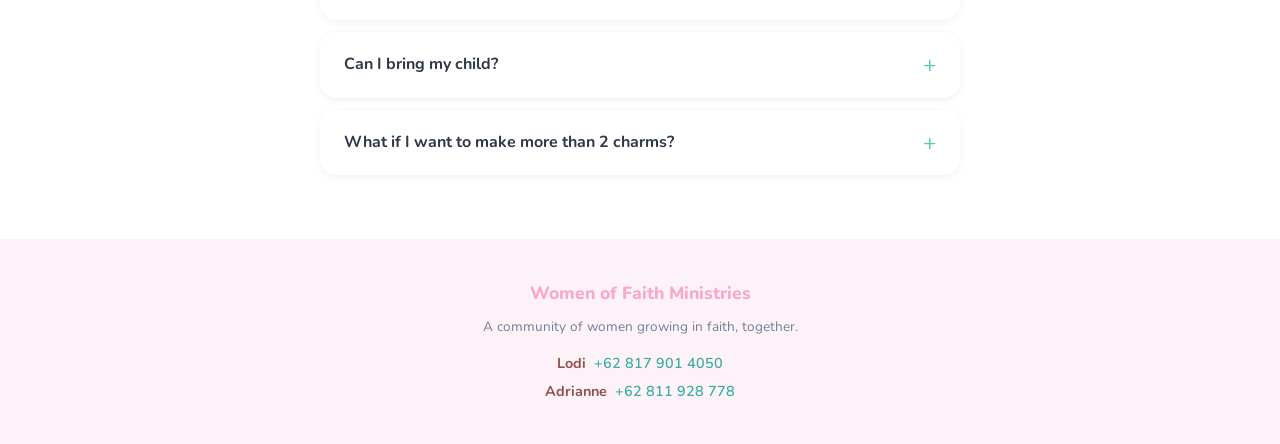
==== commit f74da4a3: "Add WhatsApp + email fields; fix day-of-week copy" ====
--- a/index.html
+++ b/index.html
@@ -171,6 +171,33 @@
             placeholder="e.g. Sarah"
             required
             autocomplete="name"
+          >
+          <span class="error-msg" role="alert"></span>
+        </div>
+
+        <!-- WhatsApp -->
+        <div class="form-group">
+          <label for="whatsapp">WhatsApp Number</label>
+          <input
+            type="tel"
+            id="whatsapp"
+            name="whatsapp"
+            placeholder="e.g. 0812 3456 7890"
+            required
+            autocomplete="tel"
+          >
+          <span class="error-msg" role="alert"></span>
+        </div>
+
+        <!-- Email -->
+        <div class="form-group">
+          <label for="email">Email <span class="optional">(optional)</span></label>
+          <input
+            type="email"
+            id="email"
+            name="email"
+            placeholder="e.g. sarah@example.com"
+            autocomplete="email"
           >
           <span class="error-msg" role="alert"></span>
         </div>
--- a/css/style.css
+++ b/css/style.css
@@ -727,6 +727,11 @@
   align-items: center;
   gap: 8px;
   margin-bottom: 0;
+  text-decoration: none;
+}
+
+.calendar-btn:hover {
+  text-decoration: none;
 }
 
 /* --- Payment Section --- */
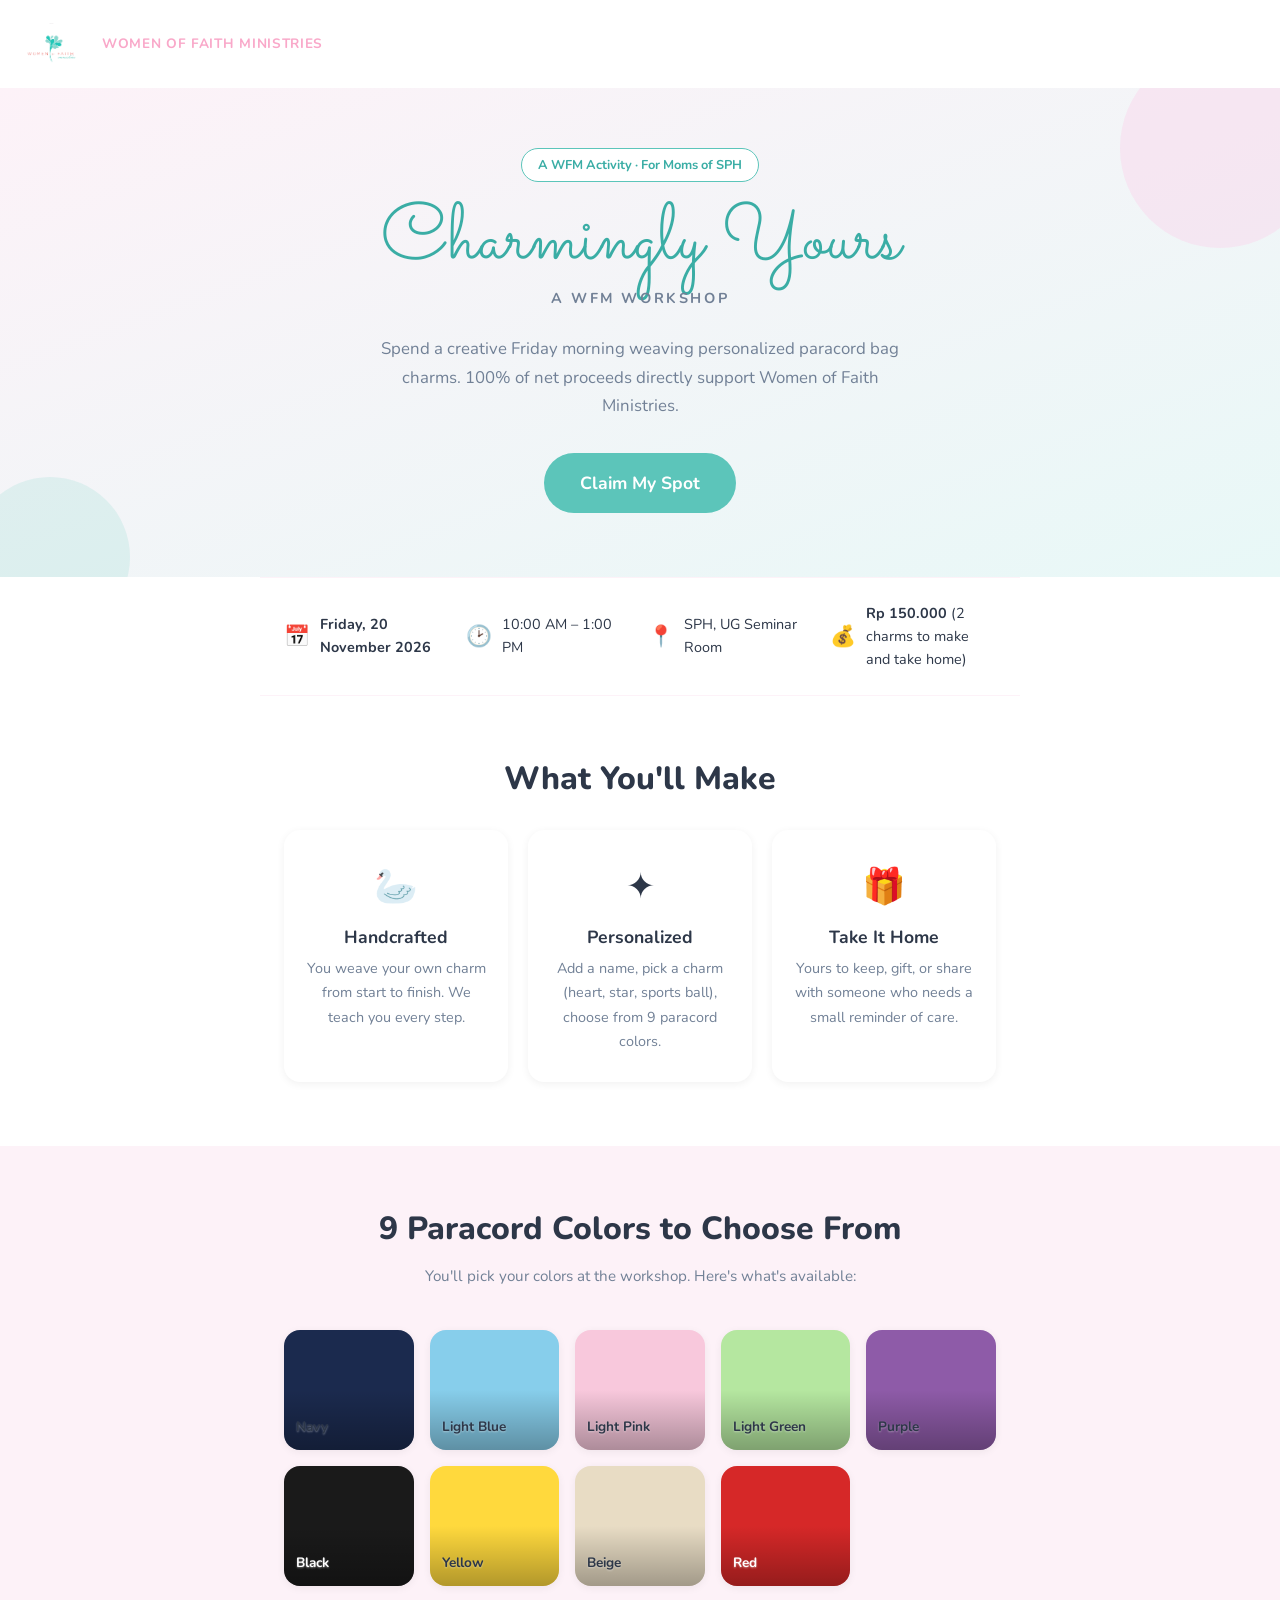
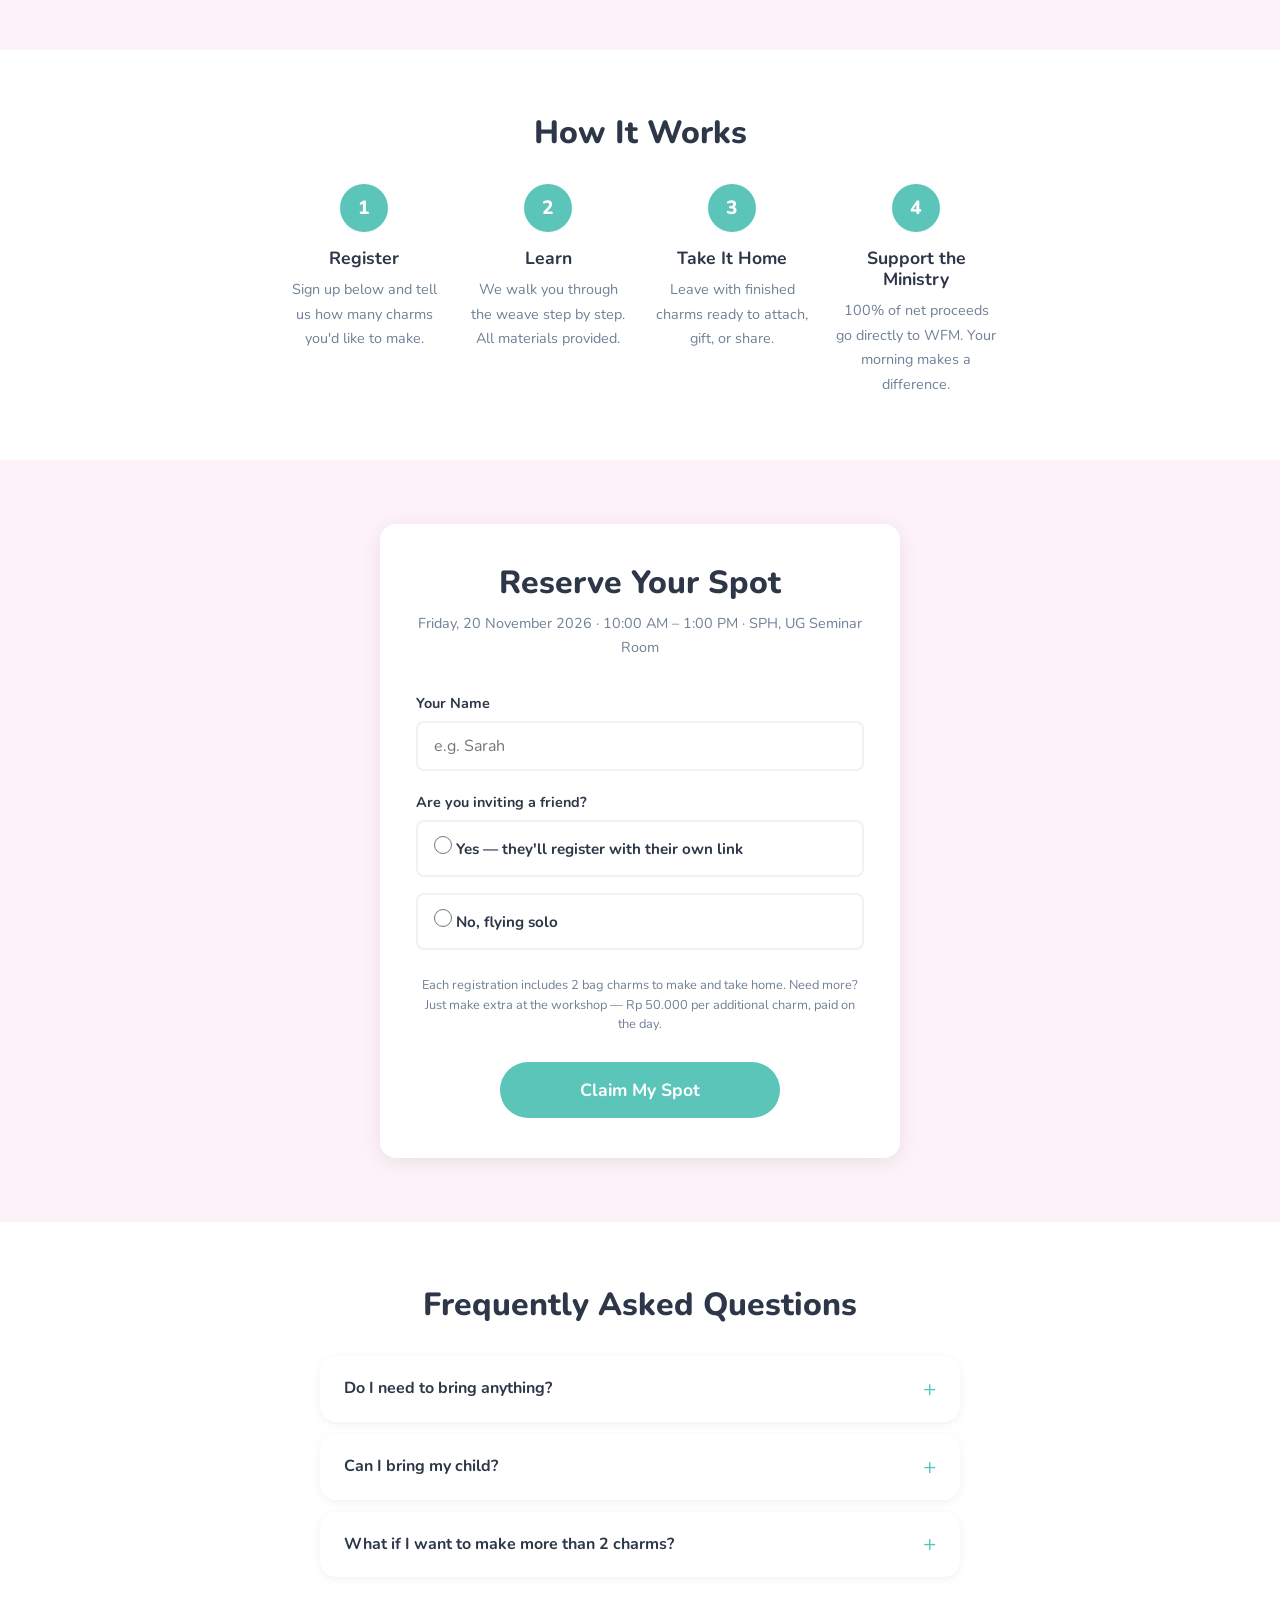
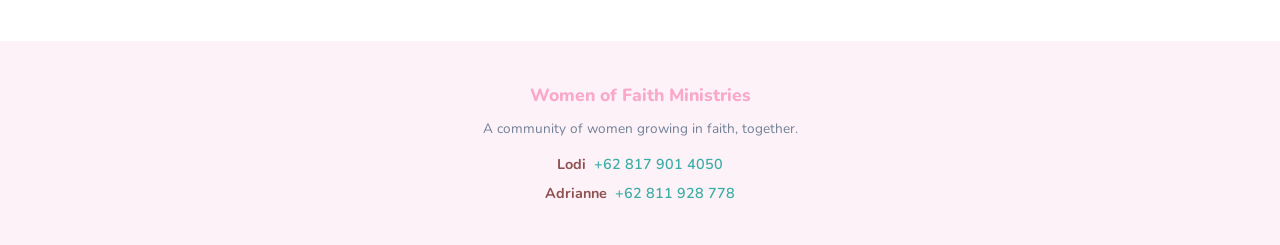
==== commit 26d8e57b: "Add files via upload" ====
--- a/index.html
+++ b/index.html
@@ -12,7 +12,7 @@
   <meta property="og:description" content="A hands-on Sunday morning of crafting personalized paracord bag charms. Hosted by Women of Faith Ministries. 100% of net proceeds support WFM.">
   <meta property="og:type" content="website">
 
-  <link rel="icon" href="images/favicon.ico" type="image/x-icon">
+  <link rel="icon" type="image/png" href="images/wfm-logo.png">
 </head>
 <body>
 
@@ -171,33 +171,6 @@
             placeholder="e.g. Sarah"
             required
             autocomplete="name"
-          >
-          <span class="error-msg" role="alert"></span>
-        </div>
-
-        <!-- WhatsApp -->
-        <div class="form-group">
-          <label for="whatsapp">WhatsApp Number</label>
-          <input
-            type="tel"
-            id="whatsapp"
-            name="whatsapp"
-            placeholder="e.g. 0812 3456 7890"
-            required
-            autocomplete="tel"
-          >
-          <span class="error-msg" role="alert"></span>
-        </div>
-
-        <!-- Email -->
-        <div class="form-group">
-          <label for="email">Email <span class="optional">(optional)</span></label>
-          <input
-            type="email"
-            id="email"
-            name="email"
-            placeholder="e.g. sarah@example.com"
-            autocomplete="email"
           >
           <span class="error-msg" role="alert"></span>
         </div>
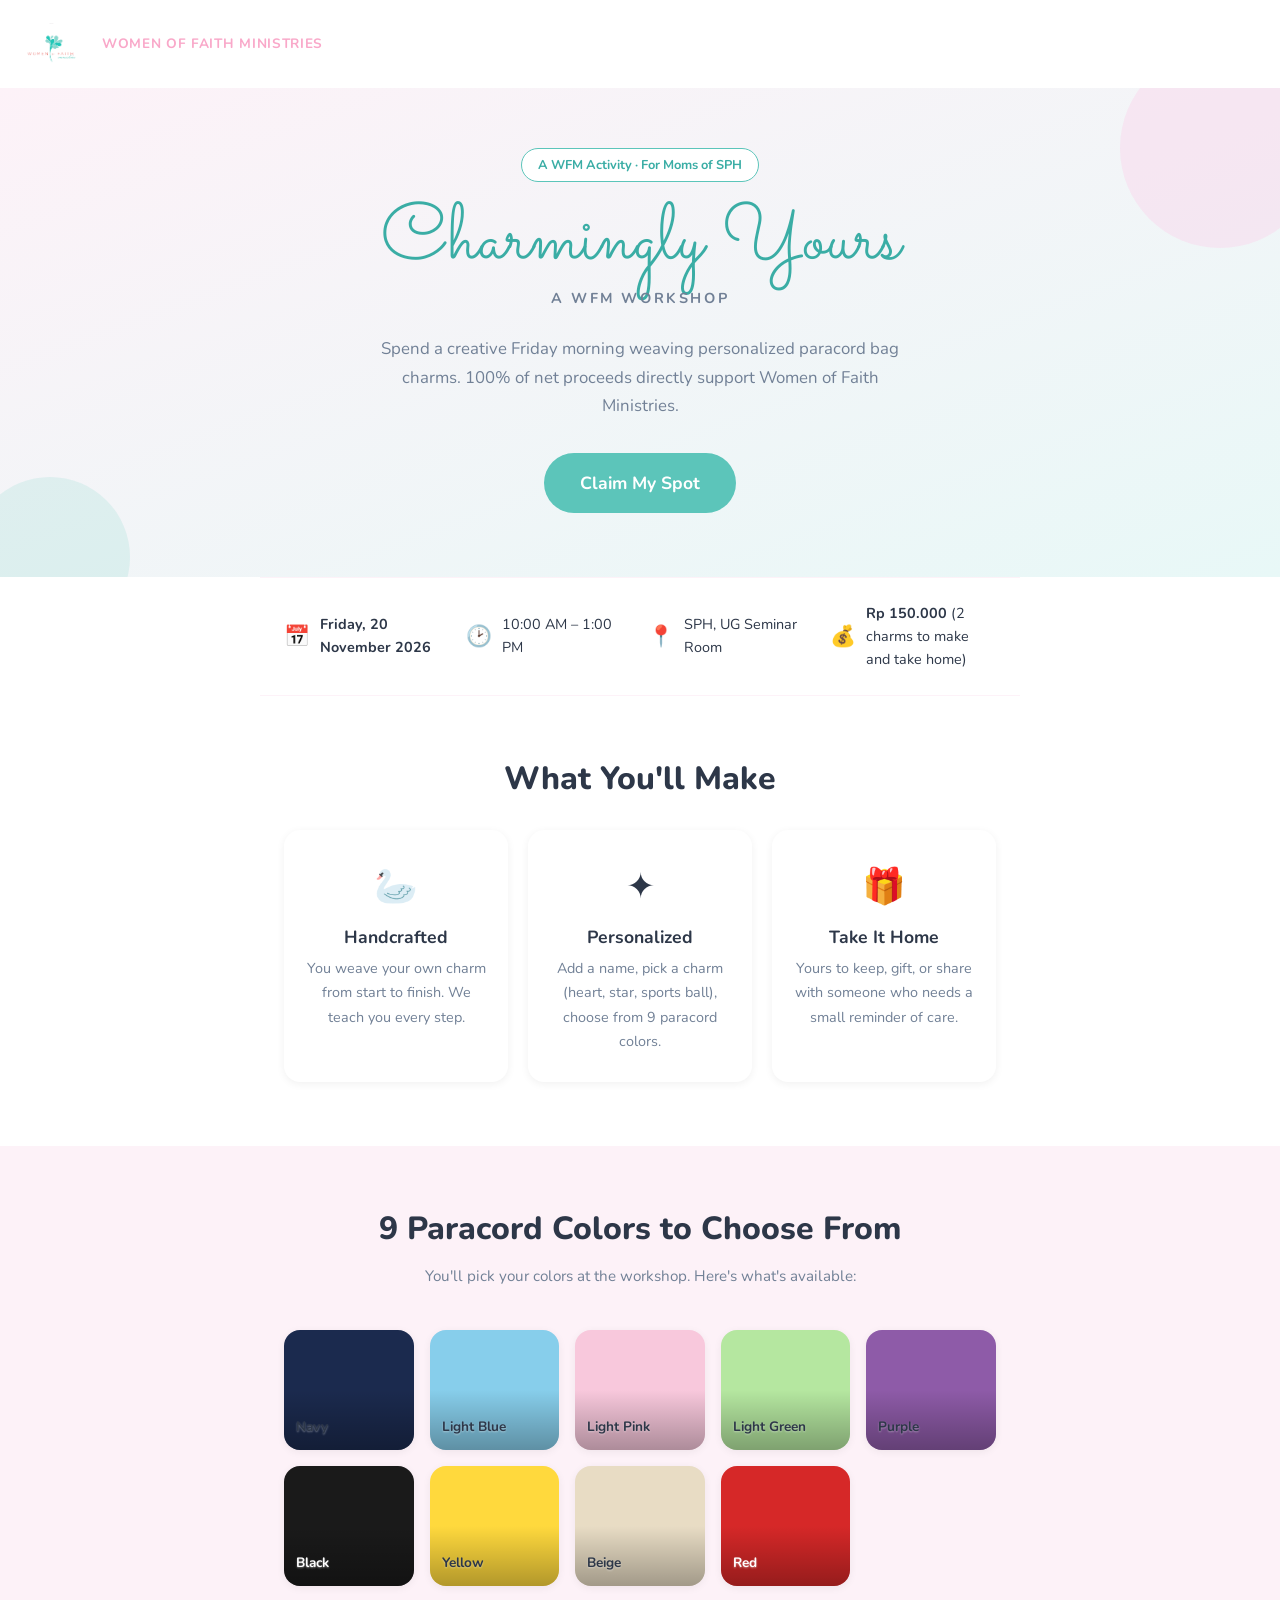
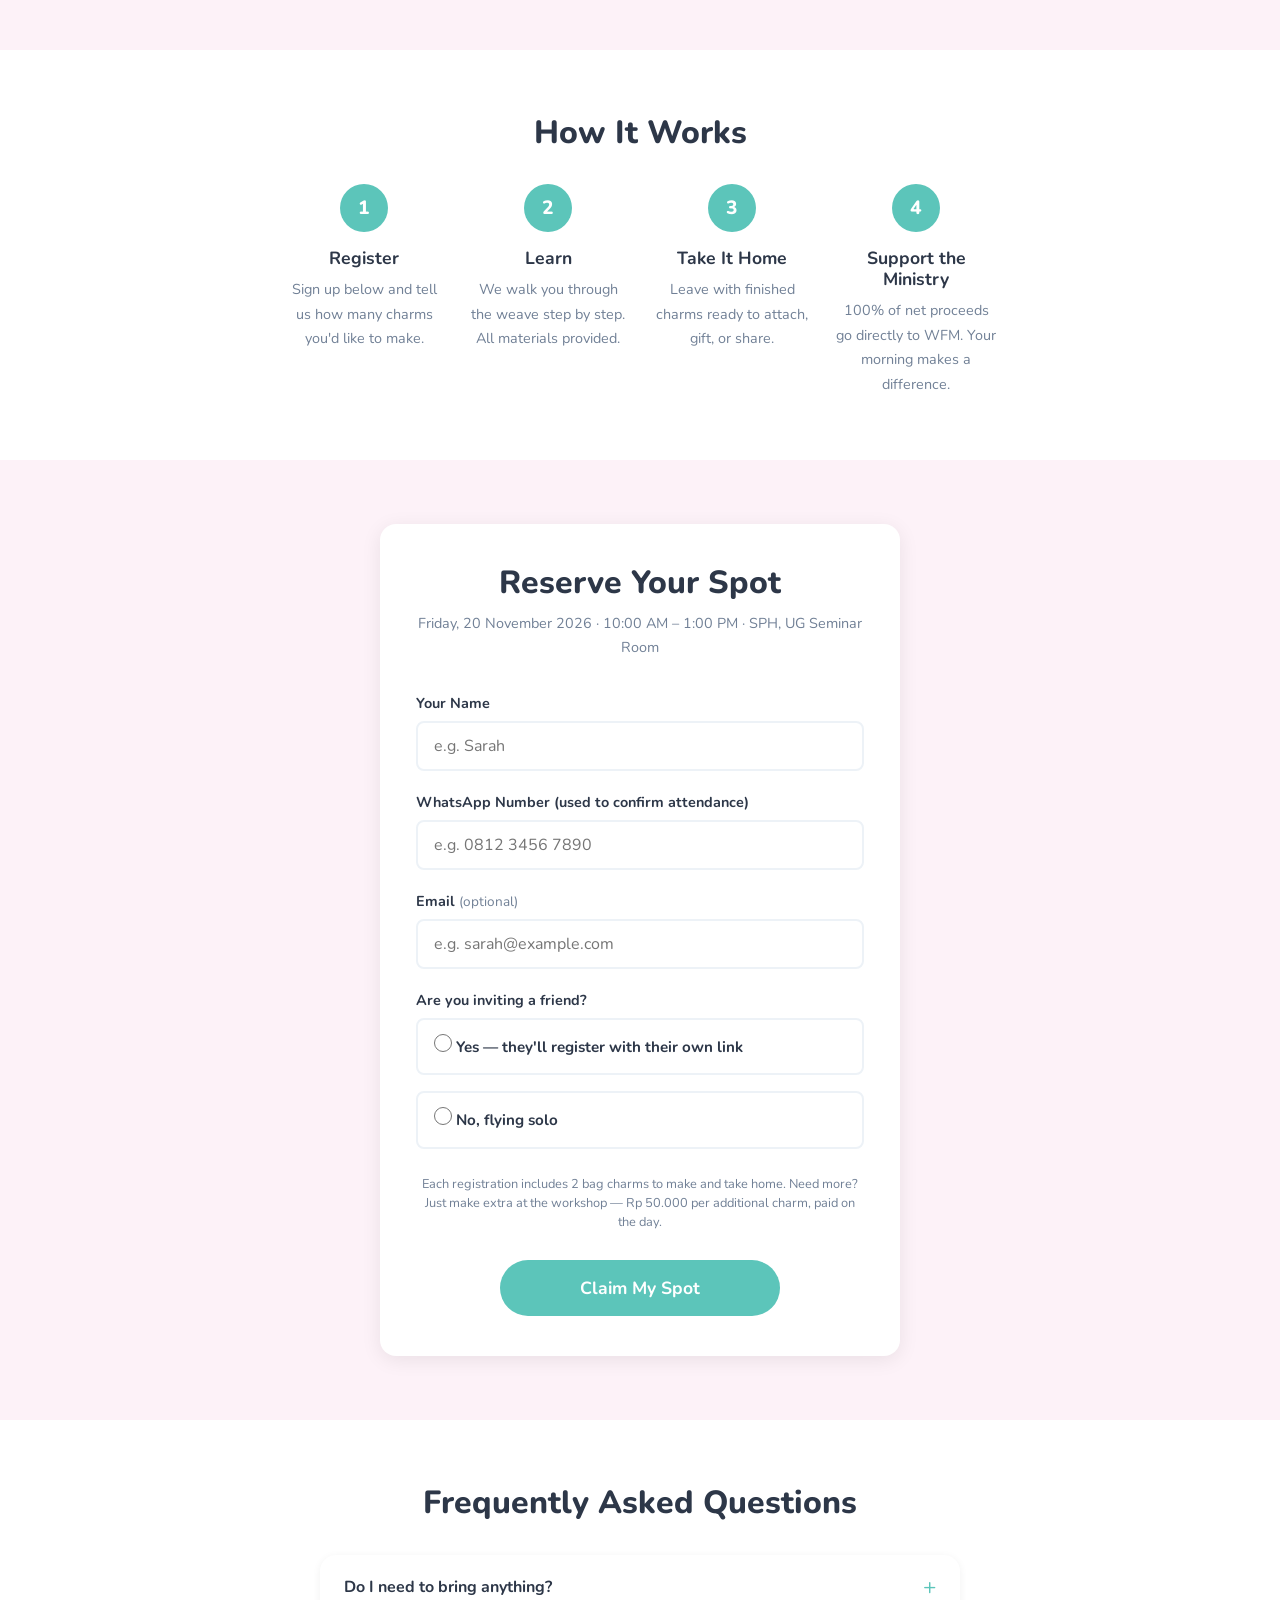
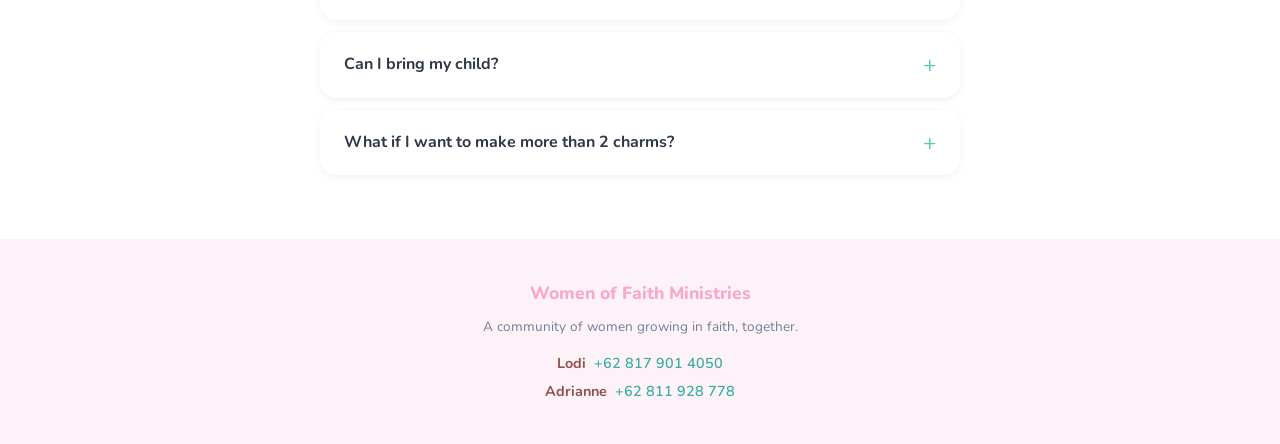
==== commit 2f588a58: "Add WhatsApp and Email input fields to form" ====
--- a/index.html
+++ b/index.html
@@ -12,6 +12,7 @@
   <meta property="og:description" content="A hands-on Sunday morning of crafting personalized paracord bag charms. Hosted by Women of Faith Ministries. 100% of net proceeds support WFM.">
   <meta property="og:type" content="website">
 
+  <link rel="icon" type="image/svg+xml" href="images/favicon.svg">
   <link rel="icon" type="image/png" href="images/wfm-logo.png">
 </head>
 <body>
@@ -171,6 +172,33 @@
             placeholder="e.g. Sarah"
             required
             autocomplete="name"
+          >
+          <span class="error-msg" role="alert"></span>
+        </div>
+
+        <!-- WhatsApp -->
+        <div class="form-group">
+          <label for="whatsapp">WhatsApp Number <span class="optional-note">(used to confirm attendance)</span></label>
+          <input
+            type="tel"
+            id="whatsapp"
+            name="whatsapp"
+            placeholder="e.g. 0812 3456 7890"
+            required
+            autocomplete="tel"
+          >
+          <span class="error-msg" role="alert"></span>
+        </div>
+
+        <!-- Email -->
+        <div class="form-group">
+          <label for="email">Email <span class="optional">(optional)</span></label>
+          <input
+            type="email"
+            id="email"
+            name="email"
+            placeholder="e.g. sarah@example.com"
+            autocomplete="email"
           >
           <span class="error-msg" role="alert"></span>
         </div>
